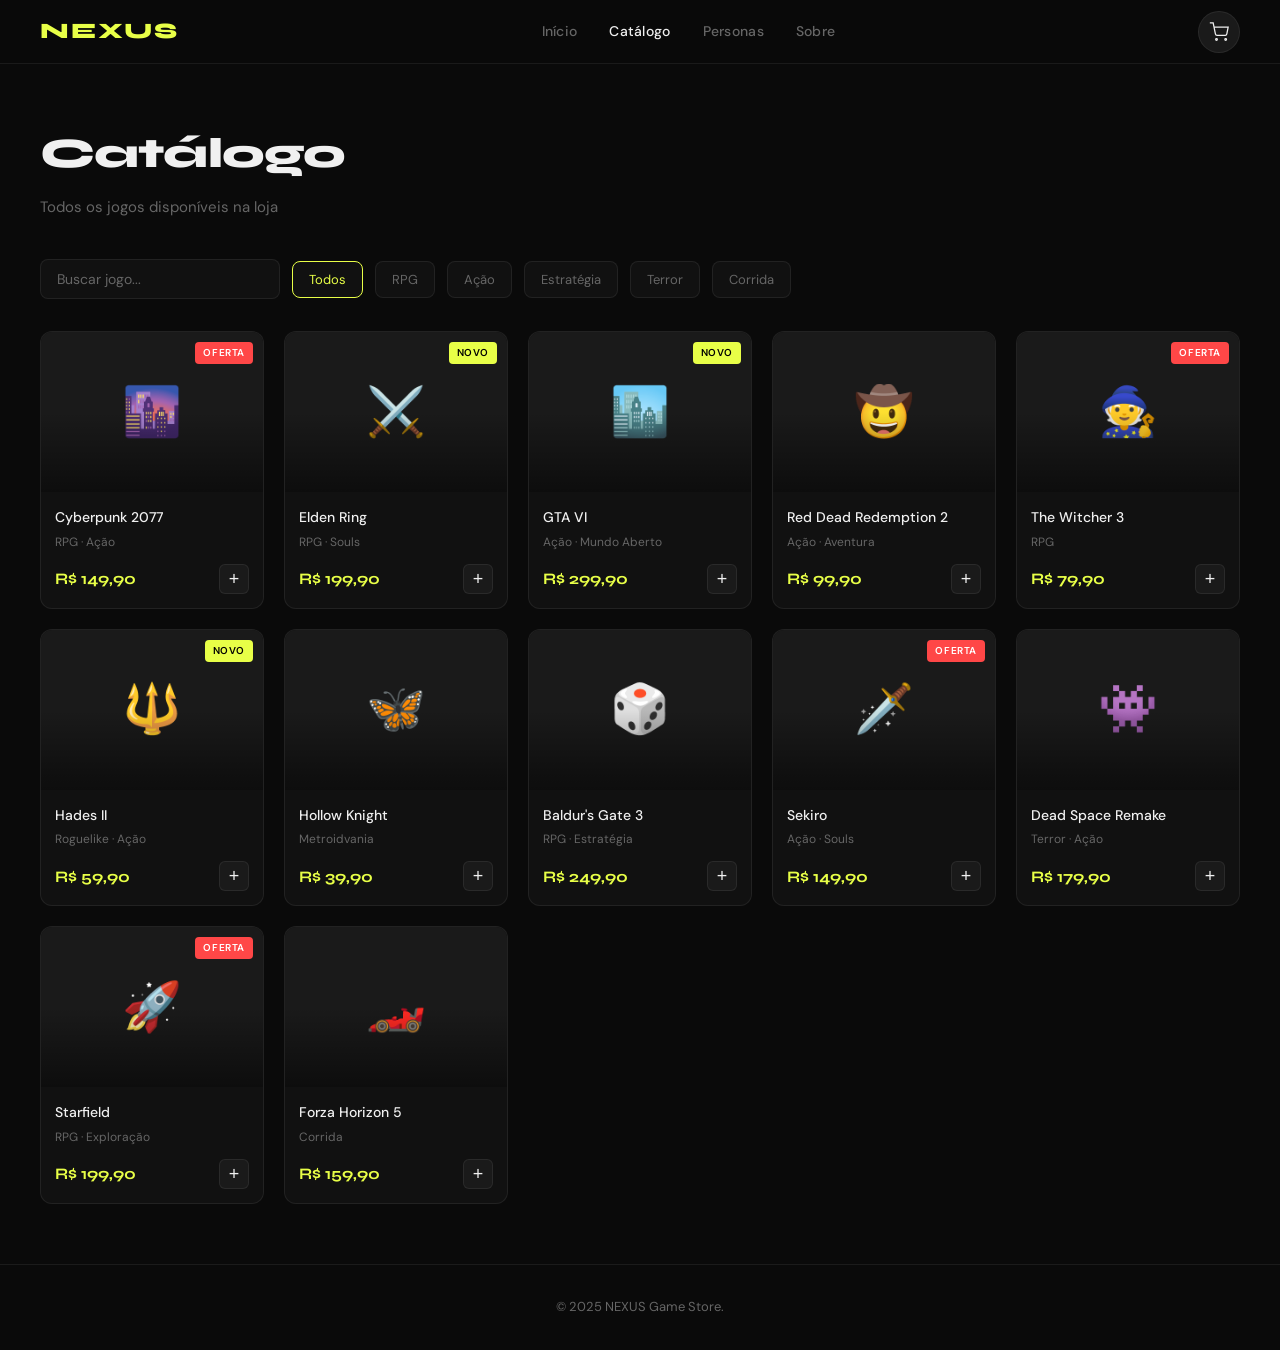
==== pages/catalogo.html @ 9d97533f "Add files via upload" ====
<!DOCTYPE html>
<html lang="pt-BR">
<head>
  <meta charset="UTF-8">
  <meta name="viewport" content="width=device-width, initial-scale=1.0">
  <title>Catálogo — NEXUS</title>
  <link rel="stylesheet" href="../css/style.css">
  <link rel="preconnect" href="https://fonts.googleapis.com">
  <link href="https://fonts.googleapis.com/css2?family=Syne:wght@400;700;800&family=DM+Sans:wght@300;400;500&display=swap" rel="stylesheet">
</head>
<body>

  <nav class="navbar">
    <a href="../index.html" class="logo">NEXUS</a>
    <div class="nav-links">
      <a href="../index.html">Início</a>
      <a href="catalogo.html" class="active">Catálogo</a>
      <a href="personas.html">Personas</a>
      <a href="sobre.html">Sobre</a>
    </div>
    <button class="cart-btn" onclick="toggleCart()">
      <svg width="20" height="20" viewBox="0 0 24 24" fill="none" stroke="currentColor" stroke-width="1.5"><circle cx="9" cy="21" r="1"/><circle cx="20" cy="21" r="1"/><path d="M1 1h4l2.68 13.39a2 2 0 0 0 2 1.61h9.72a2 2 0 0 0 2-1.61L23 6H6"/></svg>
      <span class="cart-count" id="cart-count">0</span>
    </button>
  </nav>

  <div class="page-header">
    <h1>Catálogo</h1>
    <p>Todos os jogos disponíveis na loja</p>
  </div>

  <div class="catalog-controls">
    <input type="text" class="search-input" placeholder="Buscar jogo..." id="search-input" oninput="filterGames()">
    <button class="filter-btn active" onclick="setFilter('todos', this)">Todos</button>
    <button class="filter-btn" onclick="setFilter('RPG', this)">RPG</button>
    <button class="filter-btn" onclick="setFilter('Ação', this)">Ação</button>
    <button class="filter-btn" onclick="setFilter('Estratégia', this)">Estratégia</button>
    <button class="filter-btn" onclick="setFilter('Terror', this)">Terror</button>
    <button class="filter-btn" onclick="setFilter('Corrida', this)">Corrida</button>
  </div>

  <div class="catalog-grid" id="catalog-grid"></div>

  <div class="cart-overlay" id="cart-overlay" onclick="toggleCart()"></div>
  <aside class="cart-sidebar" id="cart-sidebar">
    <div class="cart-header">
      <h3>Carrinho</h3>
      <button onclick="toggleCart()" class="close-btn">✕</button>
    </div>
    <div class="cart-items" id="cart-items">
      <p class="empty-cart">Seu carrinho está vazio.</p>
    </div>
    <div class="cart-footer" id="cart-footer" style="display:none">
      <div class="cart-total">
        <span>Total</span>
        <strong id="cart-total">R$ 0,00</strong>
      </div>
      <button class="btn-primary full">Finalizar compra</button>
    </div>
  </aside>

  <div class="toast" id="toast"></div>

  <footer class="footer">
    <p>© 2025 NEXUS Game Store.</p>
  </footer>

  <script src="../js/data.js"></script>
  <script src="../js/cart.js"></script>
  <script>
    let activeFilter = 'todos';

    function createGameCard(game) {
      const badgeHTML = game.badge
        ? `<span class="game-badge ${game.badge}">${game.badge === 'new' ? 'Novo' : 'Oferta'}</span>`
        : '';
      return `
        <div class="game-card">
          <div class="game-thumb">${game.emoji}${badgeHTML}</div>
          <div class="game-info">
            <div class="game-name">${game.name}</div>
            <div class="game-genre">${game.genre}</div>
            <div class="game-footer">
              <span class="game-price">R$ ${game.price.toFixed(2).replace('.', ',')}</span>
              <button class="game-add" onclick="addToCart('${game.name}', ${game.price})">+</button>
            </div>
          </div>
        </div>
      `;
    }

    function filterGames() {
      const search = document.getElementById('search-input').value.toLowerCase();
      const grid = document.getElementById('catalog-grid');
      let games = GAMES;

      if (activeFilter !== 'todos') {
        games = games.filter(g => g.genre.toLowerCase().includes(activeFilter.toLowerCase()));
      }

      if (search) {
        games = games.filter(g => g.name.toLowerCase().includes(search) || g.genre.toLowerCase().includes(search));
      }

      grid.innerHTML = games.length > 0
        ? games.map(createGameCard).join('')
        : '<p style="color:var(--muted);padding:20px;">Nenhum jogo encontrado.</p>';
    }

    function setFilter(filter, btn) {
      activeFilter = filter;
      document.querySelectorAll('.filter-btn').forEach(b => b.classList.remove('active'));
      btn.classList.add('active');
      filterGames();
    }

    document.addEventListener('DOMContentLoaded', () => {
      const params = new URLSearchParams(window.location.search);
      const cat = params.get('categoria');
      if (cat) {
        activeFilter = cat;
        document.querySelectorAll('.filter-btn').forEach(b => {
          if (b.textContent === cat) b.classList.add('active');
          else b.classList.remove('active');
        });
      }
      filterGames();
    });
  </script>
</body>
</html>
---- css/style.css ----
/* ===== RESET & BASE ===== */
*, *::before, *::after { box-sizing: border-box; margin: 0; padding: 0; }

:root {
  --bg: #0a0a0a;
  --bg2: #111111;
  --bg3: #1a1a1a;
  --border: rgba(255,255,255,0.07);
  --accent: #e8ff47;
  --accent2: #7b61ff;
  --text: #f0f0f0;
  --muted: #666;
  --radius: 12px;
  --font-display: 'Syne', sans-serif;
  --font-body: 'DM Sans', sans-serif;
}

html { scroll-behavior: smooth; }

body {
  background: var(--bg);
  color: var(--text);
  font-family: var(--font-body);
  font-size: 15px;
  line-height: 1.6;
  min-height: 100vh;
}

/* ===== NAVBAR ===== */
.navbar {
  position: fixed;
  top: 0; left: 0; right: 0;
  z-index: 100;
  display: flex;
  align-items: center;
  justify-content: space-between;
  padding: 0 40px;
  height: 64px;
  background: rgba(10,10,10,0.85);
  backdrop-filter: blur(12px);
  border-bottom: 1px solid var(--border);
}

.logo {
  font-family: var(--font-display);
  font-weight: 800;
  font-size: 22px;
  letter-spacing: 0.08em;
  color: var(--accent);
  text-decoration: none;
}

.nav-links {
  display: flex;
  gap: 32px;
}

.nav-links a {
  color: var(--muted);
  text-decoration: none;
  font-size: 14px;
  font-weight: 500;
  letter-spacing: 0.02em;
  transition: color 0.2s;
}

.nav-links a:hover,
.nav-links a.active {
  color: var(--text);
}

.cart-btn {
  position: relative;
  background: var(--bg3);
  border: 1px solid var(--border);
  color: var(--text);
  width: 42px;
  height: 42px;
  border-radius: 50%;
  display: flex;
  align-items: center;
  justify-content: center;
  cursor: pointer;
  transition: border-color 0.2s;
}

.cart-btn:hover { border-color: var(--accent); }

.cart-count {
  position: absolute;
  top: -4px;
  right: -4px;
  background: var(--accent);
  color: #000;
  font-size: 10px;
  font-weight: 700;
  width: 18px;
  height: 18px;
  border-radius: 50%;
  display: flex;
  align-items: center;
  justify-content: center;
  opacity: 0;
  transform: scale(0);
  transition: all 0.2s;
}

.cart-count.visible {
  opacity: 1;
  transform: scale(1);
}

/* ===== HERO ===== */
.hero {
  min-height: 100vh;
  display: flex;
  align-items: center;
  justify-content: space-between;
  padding: 100px 40px 60px;
  position: relative;
  overflow: hidden;
  gap: 40px;
}

.hero-bg {
  position: absolute;
  inset: 0;
  background: radial-gradient(ellipse 60% 70% at 70% 50%, rgba(123,97,255,0.08) 0%, transparent 70%),
              radial-gradient(ellipse 40% 50% at 30% 80%, rgba(232,255,71,0.04) 0%, transparent 60%);
  pointer-events: none;
}

.hero-content {
  max-width: 520px;
  z-index: 1;
}

.hero-tag {
  display: inline-block;
  font-size: 12px;
  font-weight: 500;
  letter-spacing: 0.1em;
  text-transform: uppercase;
  color: var(--accent);
  border: 1px solid rgba(232,255,71,0.3);
  padding: 4px 12px;
  border-radius: 20px;
  margin-bottom: 24px;
}

.hero-title {
  font-family: var(--font-display);
  font-size: clamp(56px, 7vw, 88px);
  font-weight: 800;
  line-height: 0.95;
  letter-spacing: -0.02em;
  margin-bottom: 20px;
}

.hero-title span {
  color: var(--accent);
}

.hero-desc {
  color: var(--muted);
  font-size: 16px;
  line-height: 1.7;
  margin-bottom: 36px;
  max-width: 400px;
}

.hero-actions {
  display: flex;
  gap: 12px;
  flex-wrap: wrap;
}

/* ===== HERO VISUAL ===== */
.hero-visual {
  z-index: 1;
  flex-shrink: 0;
}

.game-cover {
  width: 280px;
  height: 370px;
  border-radius: 20px;
  border: 1px solid var(--border);
  position: relative;
  overflow: hidden;
  background: linear-gradient(135deg, #1a0a2e 0%, #0d1a2e 40%, #1a1a0a 100%);
  transition: transform 0.4s ease;
}

.game-cover:hover { transform: translateY(-6px) rotate(1deg); }

.game-cover.featured {
  background: linear-gradient(135deg, #0f0020 0%, #1a0535 40%, #001020 100%);
  box-shadow: 0 0 80px rgba(123,97,255,0.2), 0 0 30px rgba(232,255,71,0.05);
}

.cover-inner {
  position: absolute;
  inset: 0;
  display: flex;
  flex-direction: column;
  justify-content: flex-end;
  padding: 24px;
  background: linear-gradient(to top, rgba(0,0,0,0.85) 0%, transparent 60%);
}

.cover-genre {
  font-size: 11px;
  font-weight: 500;
  letter-spacing: 0.08em;
  text-transform: uppercase;
  color: var(--accent);
  margin-bottom: 6px;
}

.cover-title {
  font-family: var(--font-display);
  font-size: 28px;
  font-weight: 800;
  letter-spacing: 0.04em;
  color: #fff;
}

.cover-rating {
  font-size: 13px;
  color: rgba(255,255,255,0.5);
  margin-top: 4px;
}

/* ===== BUTTONS ===== */
.btn-primary {
  background: var(--accent);
  color: #000;
  font-family: var(--font-body);
  font-size: 14px;
  font-weight: 500;
  border: none;
  padding: 12px 24px;
  border-radius: 8px;
  cursor: pointer;
  transition: opacity 0.2s, transform 0.15s;
  white-space: nowrap;
}

.btn-primary:hover { opacity: 0.9; transform: translateY(-1px); }
.btn-primary:active { transform: translateY(0); }
.btn-primary.full { width: 100%; padding: 14px; font-size: 15px; }

.btn-ghost {
  background: transparent;
  color: var(--text);
  font-family: var(--font-body);
  font-size: 14px;
  font-weight: 500;
  border: 1px solid var(--border);
  padding: 12px 24px;
  border-radius: 8px;
  cursor: pointer;
  transition: border-color 0.2s, background 0.2s;
}

.btn-ghost:hover { border-color: rgba(255,255,255,0.2); background: var(--bg3); }

/* ===== SECTIONS ===== */
.section {
  padding: 60px 40px;
}

.section-header {
  display: flex;
  align-items: baseline;
  justify-content: space-between;
  margin-bottom: 32px;
}

.section-header h2 {
  font-family: var(--font-display);
  font-size: 26px;
  font-weight: 700;
  letter-spacing: -0.01em;
}

.see-all {
  font-size: 13px;
  color: var(--muted);
  text-decoration: none;
  transition: color 0.2s;
}

.see-all:hover { color: var(--accent); }

/* ===== GAMES GRID ===== */
.games-grid {
  display: grid;
  grid-template-columns: repeat(auto-fill, minmax(200px, 1fr));
  gap: 20px;
}

.game-card {
  background: var(--bg2);
  border: 1px solid var(--border);
  border-radius: var(--radius);
  overflow: hidden;
  cursor: pointer;
  transition: border-color 0.2s, transform 0.2s;
}

.game-card:hover {
  border-color: rgba(255,255,255,0.15);
  transform: translateY(-3px);
}

.game-thumb {
  height: 160px;
  background: var(--bg3);
  display: flex;
  align-items: center;
  justify-content: center;
  font-size: 48px;
  position: relative;
  overflow: hidden;
}

.game-thumb::after {
  content: '';
  position: absolute;
  inset: 0;
  background: linear-gradient(to bottom, transparent 50%, rgba(0,0,0,0.5));
}

.game-badge {
  position: absolute;
  top: 10px;
  right: 10px;
  font-size: 10px;
  font-weight: 600;
  letter-spacing: 0.06em;
  text-transform: uppercase;
  padding: 3px 8px;
  border-radius: 4px;
  z-index: 1;
}

.game-badge.new { background: var(--accent); color: #000; }
.game-badge.sale { background: #ff4747; color: #fff; }

.game-info {
  padding: 14px;
}

.game-name {
  font-size: 14px;
  font-weight: 500;
  margin-bottom: 4px;
  white-space: nowrap;
  overflow: hidden;
  text-overflow: ellipsis;
}

.game-genre {
  font-size: 12px;
  color: var(--muted);
  margin-bottom: 12px;
}

.game-footer {
  display: flex;
  align-items: center;
  justify-content: space-between;
}

.game-price {
  font-family: var(--font-display);
  font-size: 16px;
  font-weight: 700;
  color: var(--accent);
}

.game-add {
  width: 30px;
  height: 30px;
  background: var(--bg3);
  border: 1px solid var(--border);
  border-radius: 6px;
  color: var(--text);
  display: flex;
  align-items: center;
  justify-content: center;
  cursor: pointer;
  font-size: 18px;
  transition: background 0.2s, border-color 0.2s;
  line-height: 1;
}

.game-add:hover { background: var(--accent); border-color: var(--accent); color: #000; }

/* ===== CATEGORIES ===== */
.categories-grid {
  display: grid;
  grid-template-columns: repeat(auto-fill, minmax(140px, 1fr));
  gap: 12px;
}

.category-card {
  background: var(--bg2);
  border: 1px solid var(--border);
  border-radius: var(--radius);
  padding: 20px 16px;
  display: flex;
  flex-direction: column;
  align-items: center;
  gap: 10px;
  cursor: pointer;
  font-size: 14px;
  font-weight: 500;
  transition: border-color 0.2s, background 0.2s;
}

.category-card:hover {
  border-color: rgba(255,255,255,0.2);
  background: var(--bg3);
}

.cat-icon { font-size: 28px; }

/* ===== CART SIDEBAR ===== */
.cart-overlay {
  position: fixed;
  inset: 0;
  background: rgba(0,0,0,0.6);
  z-index: 200;
  opacity: 0;
  pointer-events: none;
  transition: opacity 0.3s;
}

.cart-overlay.open { opacity: 1; pointer-events: all; }

.cart-sidebar {
  position: fixed;
  top: 0;
  right: 0;
  bottom: 0;
  width: 360px;
  background: var(--bg2);
  border-left: 1px solid var(--border);
  z-index: 201;
  display: flex;
  flex-direction: column;
  transform: translateX(100%);
  transition: transform 0.35s cubic-bezier(0.4,0,0.2,1);
}

.cart-sidebar.open { transform: translateX(0); }

.cart-header {
  display: flex;
  align-items: center;
  justify-content: space-between;
  padding: 20px 24px;
  border-bottom: 1px solid var(--border);
}

.cart-header h3 {
  font-family: var(--font-display);
  font-size: 18px;
  font-weight: 700;
}

.close-btn {
  background: none;
  border: none;
  color: var(--muted);
  font-size: 18px;
  cursor: pointer;
  transition: color 0.2s;
}

.close-btn:hover { color: var(--text); }

.cart-items {
  flex: 1;
  overflow-y: auto;
  padding: 16px 24px;
}

.empty-cart {
  color: var(--muted);
  text-align: center;
  margin-top: 40px;
  font-size: 14px;
}

.cart-item {
  display: flex;
  align-items: center;
  justify-content: space-between;
  padding: 14px 0;
  border-bottom: 1px solid var(--border);
  gap: 12px;
}

.cart-item-info { flex: 1; min-width: 0; }

.cart-item-name {
  font-size: 14px;
  font-weight: 500;
  white-space: nowrap;
  overflow: hidden;
  text-overflow: ellipsis;
}

.cart-item-price {
  font-size: 13px;
  color: var(--accent);
  margin-top: 2px;
}

.cart-item-remove {
  background: none;
  border: none;
  color: var(--muted);
  cursor: pointer;
  font-size: 16px;
  transition: color 0.2s;
  flex-shrink: 0;
}

.cart-item-remove:hover { color: #ff4747; }

.cart-footer {
  padding: 20px 24px;
  border-top: 1px solid var(--border);
}

.cart-total {
  display: flex;
  justify-content: space-between;
  align-items: center;
  margin-bottom: 16px;
  font-size: 15px;
}

.cart-total strong {
  font-family: var(--font-display);
  font-size: 20px;
  color: var(--accent);
}

/* ===== TOAST ===== */
.toast {
  position: fixed;
  bottom: 32px;
  left: 50%;
  transform: translateX(-50%) translateY(20px);
  background: var(--bg3);
  border: 1px solid var(--border);
  color: var(--text);
  padding: 12px 20px;
  border-radius: 8px;
  font-size: 14px;
  z-index: 300;
  opacity: 0;
  pointer-events: none;
  transition: all 0.3s;
  white-space: nowrap;
}

.toast.show {
  opacity: 1;
  transform: translateX(-50%) translateY(0);
}

/* ===== FOOTER ===== */
.footer {
  padding: 32px 40px;
  border-top: 1px solid var(--border);
  text-align: center;
  color: var(--muted);
  font-size: 13px;
}

/* ===== PAGE: CATÁLOGO ===== */
.page-header {
  padding: 120px 40px 40px;
}

.page-header h1 {
  font-family: var(--font-display);
  font-size: 42px;
  font-weight: 800;
  letter-spacing: -0.02em;
  margin-bottom: 8px;
}

.page-header p { color: var(--muted); }

.catalog-controls {
  padding: 0 40px 32px;
  display: flex;
  gap: 12px;
  flex-wrap: wrap;
  align-items: center;
}

.search-input {
  background: var(--bg2);
  border: 1px solid var(--border);
  color: var(--text);
  padding: 10px 16px;
  border-radius: 8px;
  font-family: var(--font-body);
  font-size: 14px;
  width: 240px;
  transition: border-color 0.2s;
  outline: none;
}

.search-input:focus { border-color: rgba(255,255,255,0.2); }
.search-input::placeholder { color: var(--muted); }

.filter-btn {
  background: var(--bg2);
  border: 1px solid var(--border);
  color: var(--muted);
  padding: 9px 16px;
  border-radius: 8px;
  font-family: var(--font-body);
  font-size: 13px;
  cursor: pointer;
  transition: all 0.2s;
}

.filter-btn:hover, .filter-btn.active {
  border-color: var(--accent);
  color: var(--accent);
}

.catalog-grid {
  padding: 0 40px 60px;
  display: grid;
  grid-template-columns: repeat(auto-fill, minmax(200px, 1fr));
  gap: 20px;
}

/* ===== PAGE: SOBRE ===== */
.sobre-content {
  padding: 120px 40px 60px;
  max-width: 640px;
}

.sobre-content h1 {
  font-family: var(--font-display);
  font-size: 42px;
  font-weight: 800;
  letter-spacing: -0.02em;
  margin-bottom: 24px;
}

.sobre-content p {
  color: var(--muted);
  line-height: 1.8;
  margin-bottom: 20px;
}

.sobre-content .highlight {
  color: var(--accent);
  font-weight: 500;
}

/* ===== SCROLLBAR ===== */
::-webkit-scrollbar { width: 4px; }
::-webkit-scrollbar-track { background: transparent; }
::-webkit-scrollbar-thumb { background: var(--border); border-radius: 2px; }

/* ===== RESPONSIVE ===== */
@media (max-width: 768px) {
  .navbar { padding: 0 20px; }
  .nav-links { display: none; }
  .hero { flex-direction: column; padding: 100px 20px 40px; text-align: center; }
  .hero-visual { display: none; }
  .section, .page-header, .catalog-controls, .catalog-grid, .sobre-content { padding-left: 20px; padding-right: 20px; }
  .cart-sidebar { width: 100%; }
}
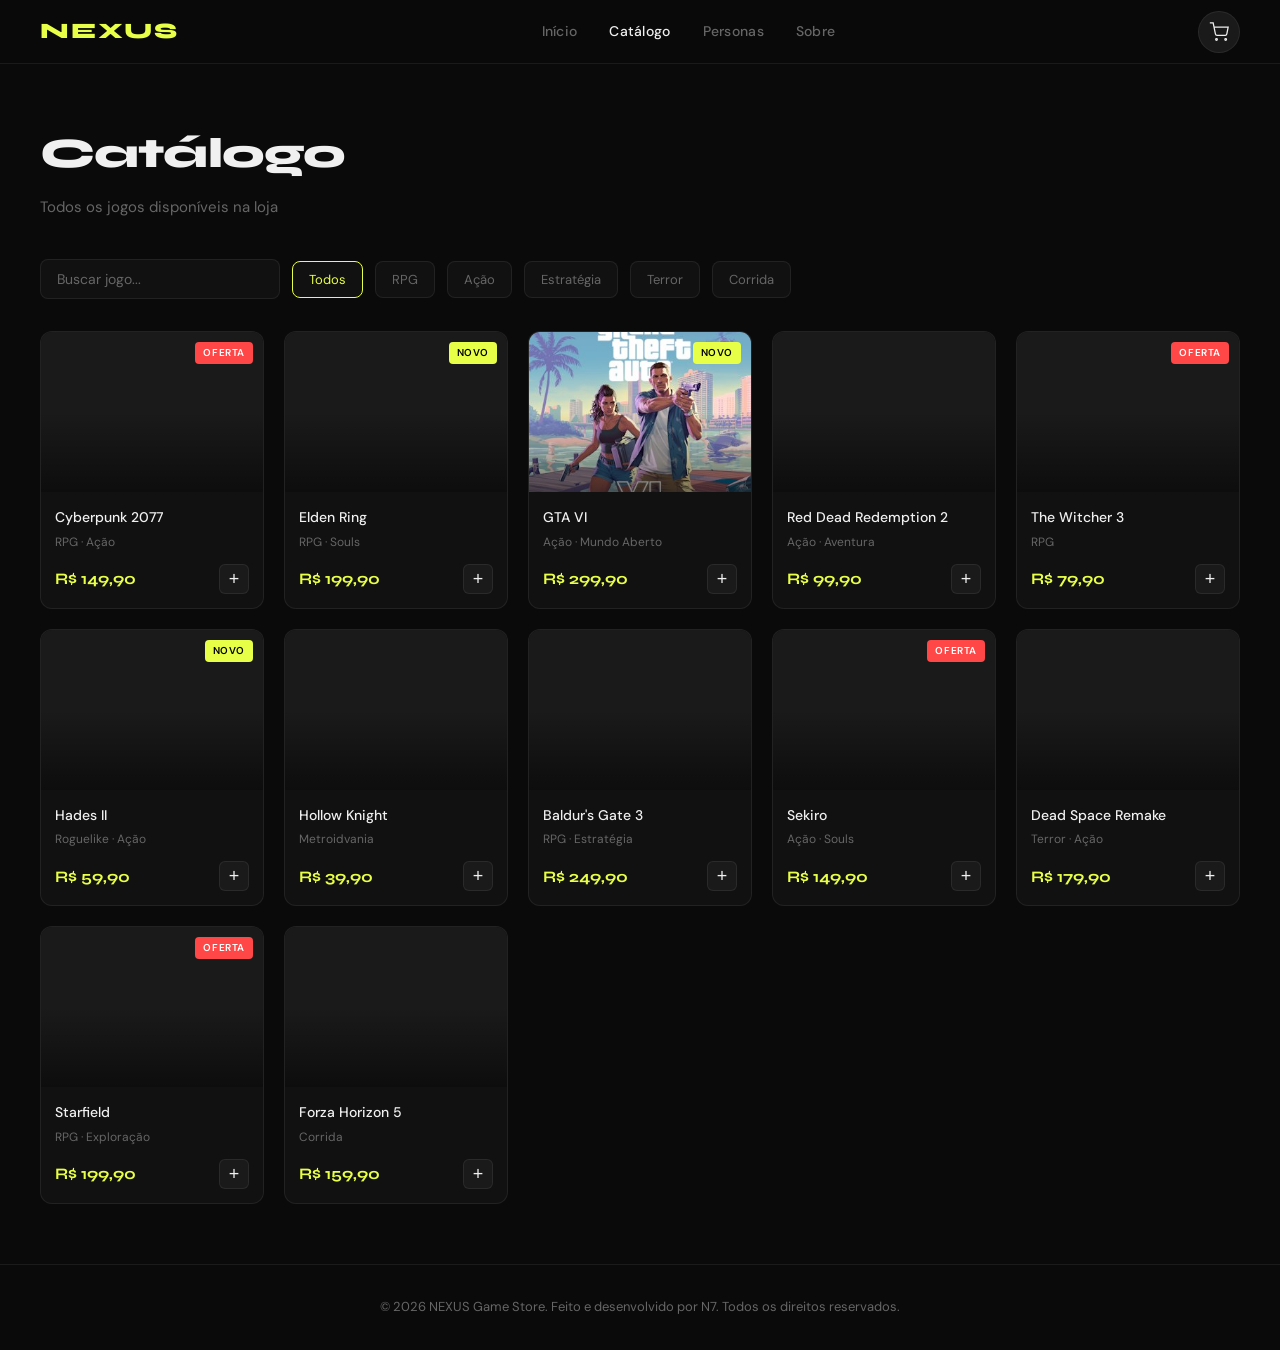
==== commit 4a006a71: "FINAL PROJECT" ====
--- a/pages/catalogo.html
+++ b/pages/catalogo.html
@@ -62,9 +62,10 @@
   <div class="toast" id="toast"></div>
 
   <footer class="footer">
-    <p>© 2025 NEXUS Game Store.</p>
+    <p>© 2026 NEXUS Game Store. Feito e desenvolvido por N7. Todos os direitos reservados.</p>
   </footer>
 
+  <script src="../js/covers.js"></script>
   <script src="../js/data.js"></script>
   <script src="../js/cart.js"></script>
   <script>
@@ -75,8 +76,8 @@
         ? `<span class="game-badge ${game.badge}">${game.badge === 'new' ? 'Novo' : 'Oferta'}</span>`
         : '';
       return `
-        <div class="game-card">
-          <div class="game-thumb">${game.emoji}${badgeHTML}</div>
+        <div class="game-card" onclick="window.location.href='produto.html?id=${game.id}'" style="cursor:pointer">
+          <div class="game-thumb"><img src="${game.cover}" alt="${game.name}" style="width:100%;height:100%;object-fit:cover" onerror="this.style.display='none'">${badgeHTML}</div>
           <div class="game-info">
             <div class="game-name">${game.name}</div>
             <div class="game-genre">${game.genre}</div>
--- a/css/style.css
+++ b/css/style.css
@@ -687,3 +687,373 @@
   .section, .page-header, .catalog-controls, .catalog-grid, .sobre-content { padding-left: 20px; padding-right: 20px; }
   .cart-sidebar { width: 100%; }
 }
+
+/* ===== GAME THUMB WITH COVER IMAGE ===== */
+.game-thumb img {
+  width: 100%;
+  height: 100%;
+  object-fit: cover;
+  display: block;
+}
+
+.game-thumb.no-cover {
+  font-size: 48px;
+  align-items: center;
+  justify-content: center;
+}
+
+/* ===== NAV RIGHT / AUTH ===== */
+.nav-right {
+  display: flex;
+  align-items: center;
+  gap: 12px;
+}
+
+.login-nav-btn {
+  font-size: 13px;
+  font-weight: 500;
+  color: var(--muted);
+  text-decoration: none;
+  padding: 8px 16px;
+  border: 1px solid var(--border);
+  border-radius: 8px;
+  transition: all 0.2s;
+  white-space: nowrap;
+}
+
+.login-nav-btn:hover,
+.login-nav-btn.active {
+  color: var(--accent);
+  border-color: var(--accent);
+}
+
+.nav-user-menu {
+  display: flex;
+  align-items: center;
+  gap: 10px;
+}
+
+.nav-username {
+  font-size: 13px;
+  font-weight: 500;
+  color: var(--accent);
+}
+
+.logout-btn {
+  font-size: 12px;
+  color: var(--muted);
+  background: none;
+  border: 1px solid var(--border);
+  border-radius: 6px;
+  padding: 5px 12px;
+  cursor: pointer;
+  font-family: var(--font-body);
+  transition: color 0.2s, border-color 0.2s;
+}
+
+.logout-btn:hover {
+  color: #ff4747;
+  border-color: #ff4747;
+}
+
+/* ===== LOGIN PAGE ===== */
+.login-page {
+  display: flex;
+  min-height: 100vh;
+}
+
+.login-branding {
+  flex: 1;
+  background: var(--bg2);
+  border-right: 1px solid var(--border);
+  display: flex;
+  align-items: center;
+  justify-content: center;
+  padding: 80px 60px;
+  position: relative;
+  overflow: hidden;
+}
+
+.login-branding::before {
+  content: '';
+  position: absolute;
+  inset: 0;
+  background: radial-gradient(ellipse 80% 60% at 50% 50%, rgba(123,97,255,0.1) 0%, transparent 70%);
+  pointer-events: none;
+}
+
+.login-branding-inner {
+  z-index: 1;
+  max-width: 400px;
+}
+
+.login-logo {
+  font-family: var(--font-display);
+  font-weight: 800;
+  font-size: 32px;
+  letter-spacing: 0.1em;
+  color: var(--accent);
+  margin-bottom: 32px;
+}
+
+.login-tagline {
+  font-family: var(--font-display);
+  font-size: clamp(32px, 4vw, 52px);
+  font-weight: 800;
+  line-height: 1.0;
+  letter-spacing: -0.02em;
+  margin-bottom: 48px;
+  color: var(--text);
+}
+
+.login-tagline span {
+  color: var(--accent);
+}
+
+.login-games-preview {
+  display: flex;
+  gap: 14px;
+}
+
+.preview-card {
+  width: 110px;
+  height: 148px;
+  border-radius: 12px;
+  overflow: hidden;
+  border: 1px solid var(--border);
+  transform: translateY(0);
+  animation: floatCard 3s ease-in-out infinite;
+  animation-delay: var(--delay, 0s);
+  box-shadow: 0 20px 40px rgba(0,0,0,0.4);
+}
+
+.preview-card img {
+  width: 100%;
+  height: 100%;
+  object-fit: cover;
+}
+
+@keyframes floatCard {
+  0%, 100% { transform: translateY(0px); }
+  50% { transform: translateY(-10px); }
+}
+
+.login-form-area {
+  width: 480px;
+  display: flex;
+  align-items: center;
+  justify-content: center;
+  padding: 80px 40px;
+}
+
+.login-box {
+  width: 100%;
+  max-width: 380px;
+}
+
+.login-tabs {
+  display: flex;
+  gap: 4px;
+  background: var(--bg3);
+  border: 1px solid var(--border);
+  border-radius: 10px;
+  padding: 4px;
+  margin-bottom: 32px;
+}
+
+.login-tab {
+  flex: 1;
+  background: none;
+  border: none;
+  color: var(--muted);
+  font-family: var(--font-body);
+  font-size: 14px;
+  font-weight: 500;
+  padding: 9px 12px;
+  border-radius: 7px;
+  cursor: pointer;
+  transition: all 0.2s;
+}
+
+.login-tab.active {
+  background: var(--bg2);
+  color: var(--text);
+  border: 1px solid var(--border);
+}
+
+.auth-form {
+  display: block;
+}
+
+.form-group {
+  margin-bottom: 18px;
+}
+
+.form-group label {
+  display: block;
+  font-size: 13px;
+  font-weight: 500;
+  color: var(--muted);
+  margin-bottom: 7px;
+  letter-spacing: 0.02em;
+}
+
+.form-input {
+  width: 100%;
+  background: var(--bg2);
+  border: 1px solid var(--border);
+  color: var(--text);
+  padding: 11px 14px;
+  border-radius: 8px;
+  font-family: var(--font-body);
+  font-size: 14px;
+  outline: none;
+  transition: border-color 0.2s;
+}
+
+.form-input:focus {
+  border-color: var(--accent2);
+}
+
+.form-input::placeholder {
+  color: #444;
+}
+
+.form-options {
+  display: flex;
+  justify-content: space-between;
+  align-items: center;
+  margin-bottom: 20px;
+  font-size: 13px;
+}
+
+.checkbox-label {
+  display: flex;
+  align-items: center;
+  gap: 8px;
+  color: var(--muted);
+  cursor: pointer;
+}
+
+.checkbox-label input {
+  accent-color: var(--accent);
+}
+
+.forgot-link {
+  color: var(--muted);
+  text-decoration: none;
+  font-size: 13px;
+  transition: color 0.2s;
+}
+
+.forgot-link:hover {
+  color: var(--accent);
+}
+
+.form-error {
+  background: rgba(255, 71, 71, 0.08);
+  border: 1px solid rgba(255, 71, 71, 0.3);
+  color: #ff6b6b;
+  font-size: 13px;
+  padding: 10px 14px;
+  border-radius: 8px;
+  margin-bottom: 16px;
+}
+
+.form-divider {
+  display: flex;
+  align-items: center;
+  gap: 12px;
+  margin: 20px 0;
+  color: var(--muted);
+  font-size: 12px;
+}
+
+.form-divider::before,
+.form-divider::after {
+  content: '';
+  flex: 1;
+  height: 1px;
+  background: var(--border);
+}
+
+.social-btns {
+  display: grid;
+  grid-template-columns: 1fr 1fr;
+  gap: 10px;
+}
+
+.social-btn {
+  background: var(--bg2);
+  border: 1px solid var(--border);
+  color: var(--text);
+  font-family: var(--font-body);
+  font-size: 13px;
+  font-weight: 500;
+  padding: 10px 16px;
+  border-radius: 8px;
+  cursor: pointer;
+  display: flex;
+  align-items: center;
+  justify-content: center;
+  gap: 8px;
+  transition: border-color 0.2s, background 0.2s;
+}
+
+.social-btn:hover {
+  border-color: rgba(255,255,255,0.2);
+  background: var(--bg3);
+}
+
+.terms-text {
+  font-size: 12px;
+  color: var(--muted);
+  text-align: center;
+  margin-top: 16px;
+  line-height: 1.6;
+}
+
+.terms-text a {
+  color: var(--accent);
+  text-decoration: none;
+}
+
+/* ===== RESPONSIVE LOGIN ===== */
+@media (max-width: 768px) {
+  .login-branding { display: none; }
+  .login-form-area { width: 100%; padding: 100px 24px 40px; }
+}
+
+/* ===== SVG CATEGORY ICONS ===== */
+.cat-icon {
+  display: flex;
+  align-items: center;
+  justify-content: center;
+  width: 48px;
+  height: 48px;
+  background: rgba(255,255,255,0.06);
+  border-radius: 12px;
+  color: var(--text);
+  transition: color 0.2s, background 0.2s;
+}
+
+.cat-icon svg {
+  width: 28px;
+  height: 28px;
+  flex-shrink: 0;
+}
+
+.category-card:hover .cat-icon {
+  color: var(--accent);
+  background: rgba(232,255,71,0.08);
+}
+
+/* ===== SVG PERSONA AVATARS ===== */
+.persona-avatar svg {
+  width: 26px;
+  height: 26px;
+}
+
+.persona-avatar.casual  { color: #7b61ff; }
+.persona-avatar.hardcore { color: var(--accent); }
+.persona-avatar.presente { color: #ff6464; }
